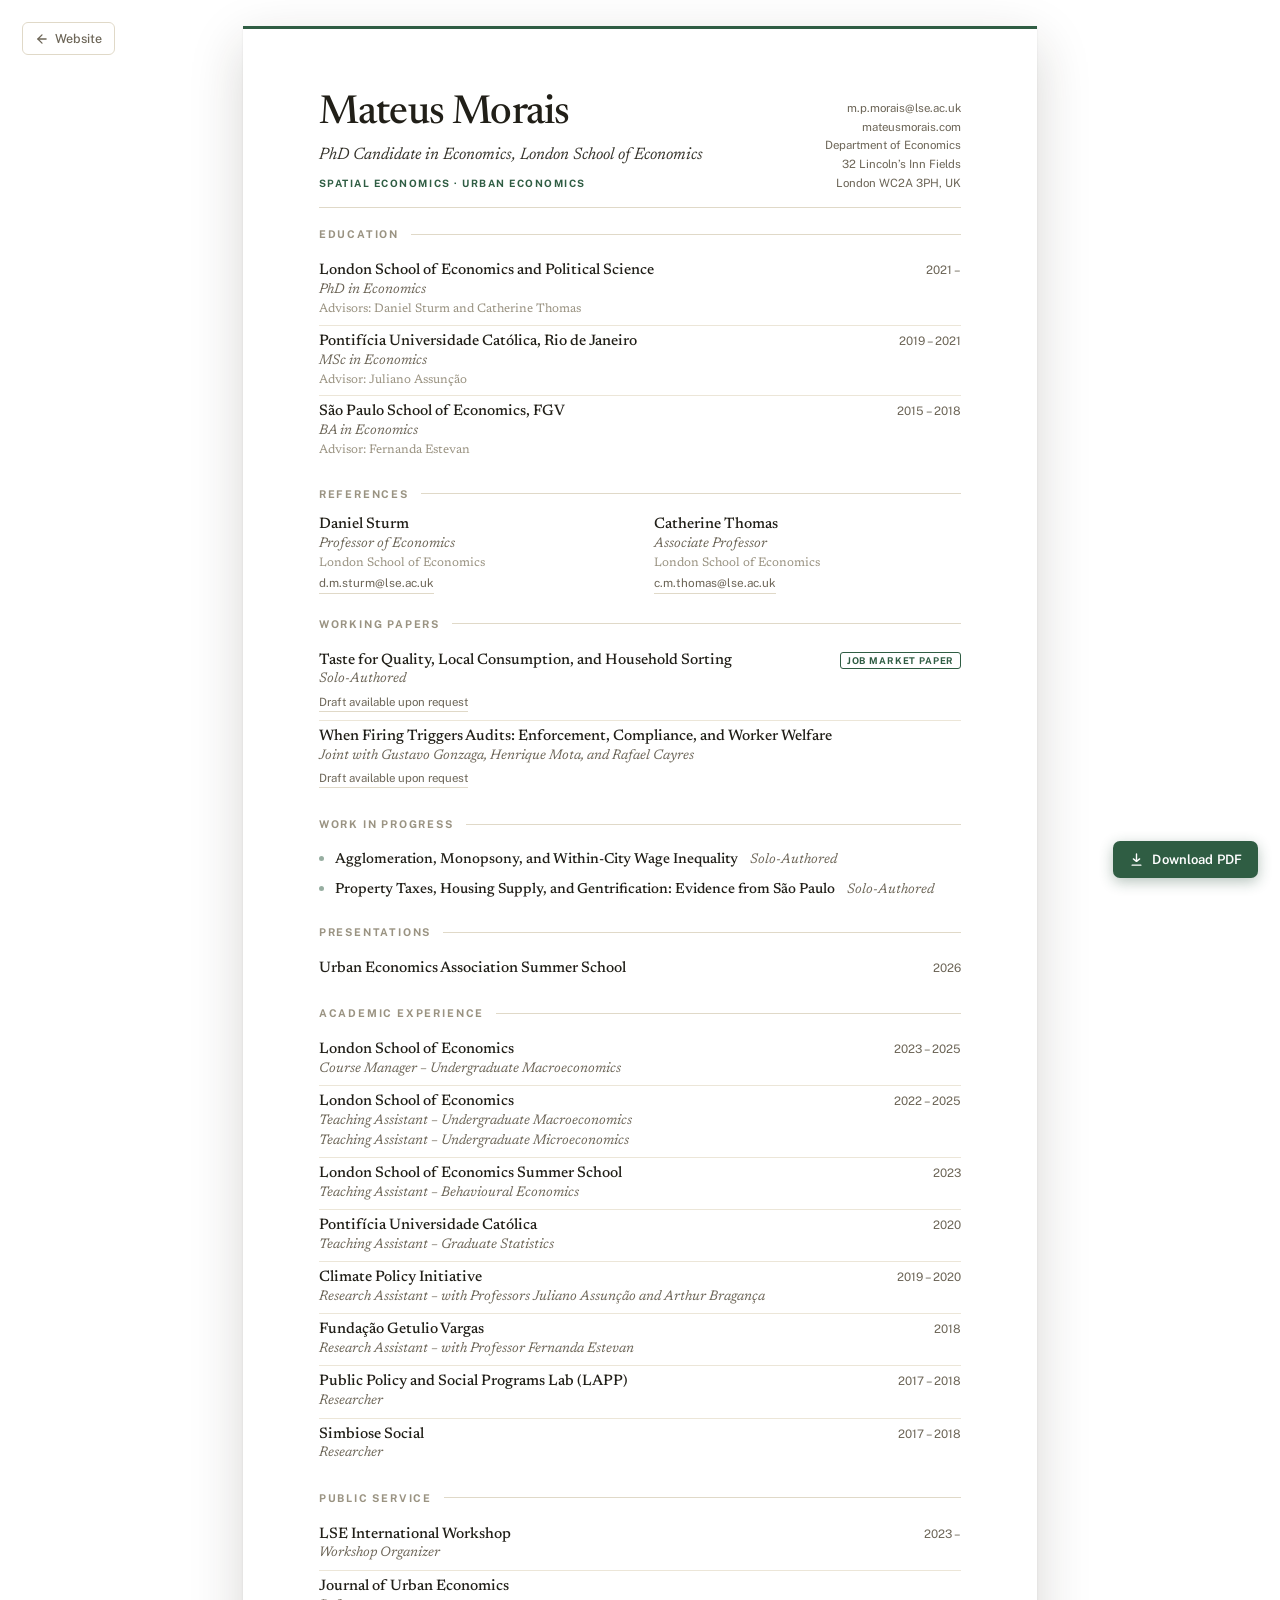
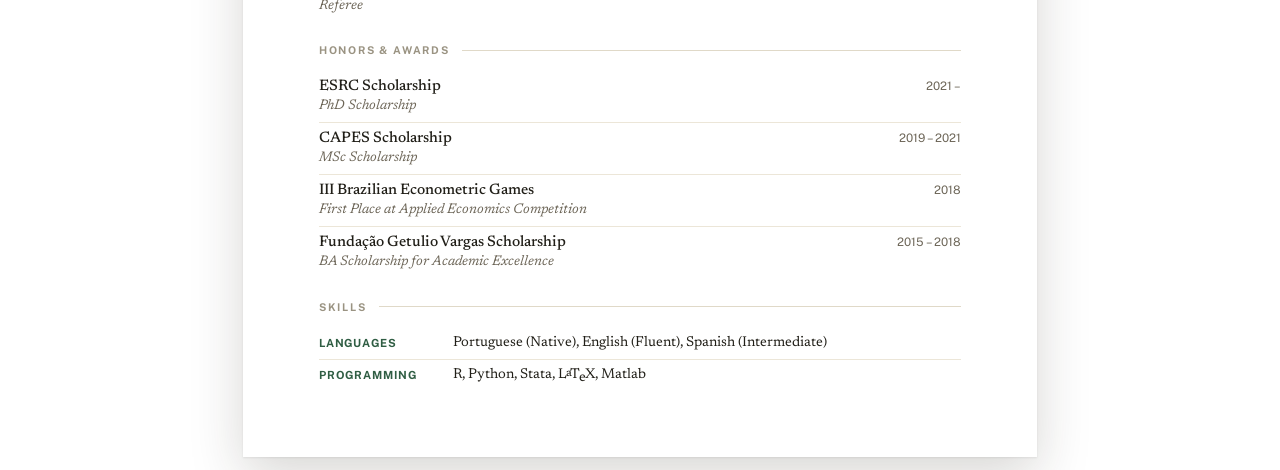
==== cv.html @ fc4db218 "Initial site with GA4 analytics" ====
<!DOCTYPE html>
<html lang="en">
<head>
<meta charset="UTF-8">
<meta name="viewport" content="width=device-width, initial-scale=1.0">
<title>Mateus Morais — Curriculum Vitae</title>
<link rel="preconnect" href="https://fonts.googleapis.com"><link rel="preconnect" href="https://fonts.gstatic.com" crossorigin><link href="https://fonts.googleapis.com/css2?family=Newsreader:ital,opsz,wght@0,6..72,400;0,6..72,500;0,6..72,600;1,6..72,400;1,6..72,500&family=Public+Sans:wght@400;500;600;700&display=swap" rel="stylesheet">
<style>
  :root{
  --paper:#ffffff; --ink:#211f18; --muted:#6c6557; --faint:#9a9382;
  --rule:#e0d9c8; --rule-soft:#ece6d8; --green:#2f5d43; --green-d:#1e4631;}
  
*,*::before,*::after{box-sizing:border-box;margin:0;padding:0;}
html{ -webkit-print-color-adjust:exact; print-color-adjust:exact; }
body{ background:#ffffff; font-family:"Newsreader",Georgia,serif; color:var(--ink); -webkit-font-smoothing:antialiased; text-rendering:optimizeLegibility; }
.sans{font-family:"Public Sans",sans-serif;}
a{color:inherit;text-decoration:none;}
.paper{ width:210mm; min-height:297mm; margin:26px auto; background:var(--paper);
  box-shadow:0 1px 2px rgba(0,0,0,.08), 0 18px 50px rgba(40,35,20,.18);
  padding:18mm 20mm 16mm; position:relative; }
.paper::before{ content:""; position:absolute; top:0; left:0; right:0; height:3px; background:var(--green); }
@page{ size:A4; margin:15mm 17mm; }
@media print{
  html,body{ background:#fff !important; margin:0 !important; padding:0 !important; }
  .paper{ width:auto !important; min-height:0 !important; margin:0 !important;
          box-shadow:none !important; padding:0 !important; background:#fff !important; }
  .paper::before{ left:-17mm; right:-17mm; top:-15mm; }
  .pdfbtn,.backbtn{ display:none !important; }
  section{ break-inside:avoid; }
  .row,.ent,.led,.paper>.paper,div.paper,.wip,.cwip,.cpaper,.ref,.srow{ break-inside:avoid; }
  .slabel,.mlabel,.clabel{ break-after:avoid; }
  .hd{ break-after:avoid; }
}
/* floating download control — screen only */
.pdfbtn{ position:fixed; right:22px; bottom:22px; z-index:50; font-family:"Public Sans",sans-serif;
  font-size:13px; font-weight:600; letter-spacing:0.01em; color:#fff; background:var(--green);
  border:none; border-radius:7px; padding:11px 16px; cursor:pointer; display:flex; align-items:center; gap:8px;
  box-shadow:0 4px 14px rgba(31,70,49,.32); transition:background .15s, transform .15s; }
.pdfbtn:hover{ background:var(--green-d); transform:translateY(-1px); }
.pdfbtn svg{ width:15px; height:15px; }
@media print{ @page{ size:A4; margin:15mm 17mm; } }
.latex{font-size:0.78em;vertical-align:0.18em;margin:0 -0.18em 0 -0.05em;} .latex2{vertical-align:-0.22em;margin:0 -0.08em;}

  .paper{ font-size:10.6pt; line-height:1.5; }
  .hd{ display:flex; justify-content:space-between; align-items:flex-end; gap:34px;
       padding-bottom:16px; border-bottom:1px solid var(--rule); }
  .hd h1{ font-weight:500; font-size:30pt; letter-spacing:-0.02em; line-height:1; }
  .hd .role{ font-style:italic; font-size:12.5pt; color:#34322a; margin-top:9px; }
  .hd .fields{ font-size:7.6pt; font-weight:700; letter-spacing:0.15em; text-transform:uppercase; color:var(--green); margin-top:8px; }
  .hd-contact{ display:flex; flex-direction:column; gap:2px; text-align:right; font-size:8.6pt; color:var(--muted); line-height:1.45; }
  .hd-contact a:hover{ color:var(--green); }
  section{ padding:18px 0 2px; }
  .slabel{ font-size:8pt; font-weight:700; letter-spacing:0.17em; text-transform:uppercase; color:var(--faint);
           display:flex; align-items:center; gap:12px; margin-bottom:13px; }
  .slabel::after{ content:""; flex:1; height:1px; background:var(--rule); }
  .row{ display:flex; justify-content:space-between; align-items:baseline; gap:20px; padding:6px 0; }
  .row + .row{ border-top:1px solid var(--rule-soft); }
  .row-d{ flex-shrink:0; font-size:8.8pt; color:var(--muted); white-space:nowrap; padding-top:1px; }
  .t{ font-weight:500; font-size:11.4pt; line-height:1.3; }
  .s{ font-style:italic; color:var(--muted); font-size:10.4pt; line-height:1.4; }
  .n{ font-size:9.2pt; color:var(--faint); }
  .ptitle{ font-weight:500; font-size:11.6pt; }
  .ptitle.sm{ font-size:10.8pt; }
  .refgrid{ display:grid; grid-template-columns:1fr 1fr; gap:18px 28px; }
  .rmail{ font-size:8.8pt; color:var(--muted); display:inline-block; margin-top:3px; border-bottom:1px solid var(--rule); }
  .paper .paper{}
  section .paper{ margin-bottom:14px; }
  .paper{ }
  div.paper{ margin-bottom:13px; }
  div.paper:last-child{ margin-bottom:0; }
  .ptop{ display:flex; align-items:baseline; gap:10px; flex-wrap:wrap; }
  .badge{ font-size:7pt; font-weight:700; letter-spacing:0.09em; text-transform:uppercase; color:var(--green);
          border:1px solid var(--green); border-radius:3px; padding:2px 6px; transform:translateY(-1px); white-space:nowrap; }
  .draft{ font-size:8.6pt; color:var(--muted); border-bottom:1px solid var(--rule); display:inline-block; margin-top:4px; }
  .draft:hover{ color:var(--green); border-color:var(--green); }
  .wip{ display:flex; align-items:baseline; gap:12px; padding:4px 0 4px 16px; position:relative; }
  .wip::before{ content:""; position:absolute; left:0; top:11px; width:5px; height:5px; border-radius:50%; background:var(--green); opacity:.5; }
  .skills .srow{ display:grid; grid-template-columns:120px 1fr; gap:14px; padding:5px 0; }
  .skills .srow + .srow{ border-top:1px solid var(--rule-soft); }
  .sk-l{ font-size:8.4pt; font-weight:700; letter-spacing:0.08em; text-transform:uppercase; color:var(--green); padding-top:2px; }
  .sk-v{ font-size:10.6pt; }
  </style>
</head>
<body>
<div class="paper">
<header class="hd">
    <div class="hd-main">
      <h1>Mateus Morais</h1>
      <p class="role">PhD Candidate in Economics, London School of Economics</p>
      <p class="fields sans">Spatial Economics · Urban Economics</p>
    </div>
    <div class="hd-contact sans">
      <a href="mailto:m.p.morais@lse.ac.uk">m.p.morais@lse.ac.uk</a>
      <a href="https://mateusmorais.com">mateusmorais.com</a>
      <span>Department of Economics</span>
      <span>32 Lincoln’s Inn Fields</span>
      <span>London WC2A 3PH, UK</span>
    </div>
  </header><section><p class="slabel sans">Education</p><div class="row"><div class="row-l"><p class="t">London School of Economics and Political Science</p><p class="s">PhD in Economics</p><p class="n">Advisors: Daniel Sturm and Catherine Thomas</p></div><div class="row-d sans">2021 –</div></div><div class="row"><div class="row-l"><p class="t">Pontifícia Universidade Católica, Rio de Janeiro</p><p class="s">MSc in Economics</p><p class="n">Advisor: Juliano Assunção</p></div><div class="row-d sans">2019 – 2021</div></div><div class="row"><div class="row-l"><p class="t">São Paulo School of Economics, FGV</p><p class="s">BA in Economics</p><p class="n">Advisor: Fernanda Estevan</p></div><div class="row-d sans">2015 – 2018</div></div></section><section><p class="slabel sans">References</p><div class="refgrid"><div class="ref"><p class="t">Daniel Sturm</p><p class="s">Professor of Economics</p><p class="n">London School of Economics</p><a class="rmail sans" href="mailto:d.m.sturm@lse.ac.uk">d.m.sturm@lse.ac.uk</a></div><div class="ref"><p class="t">Catherine Thomas</p><p class="s">Associate Professor</p><p class="n">London School of Economics</p><a class="rmail sans" href="mailto:c.m.thomas@lse.ac.uk">c.m.thomas@lse.ac.uk</a></div></div></section><section><p class="slabel sans">Working Papers</p><div class="row"><div class="row-l"><p class="t">Taste for Quality, Local Consumption, and Household Sorting</p><p class="s">Solo-Authored</p><a class="draft sans" href="mailto:m.p.morais@lse.ac.uk?subject=Draft request: Taste for Quality, Local Consumption, and Household Sorting">Draft available upon request</a></div><div class="row-d sans"><span class="badge sans">Job Market Paper</span></div></div><div class="row"><div class="row-l"><p class="t">When Firing Triggers Audits: Enforcement, Compliance, and Worker Welfare</p><p class="s">Joint with Gustavo Gonzaga, Henrique Mota, and Rafael Cayres</p><a class="draft sans" href="mailto:m.p.morais@lse.ac.uk?subject=Draft request: When Firing Triggers Audits">Draft available upon request</a></div><div class="row-d sans"></div></div></section><section><p class="slabel sans">Work in Progress</p><div class="wip"><p class="ptitle sm">Agglomeration, Monopsony, and Within-City Wage Inequality</p><span class="s">Solo-Authored</span></div><div class="wip"><p class="ptitle sm">Property Taxes, Housing Supply, and Gentrification: Evidence from São Paulo</p><span class="s">Solo-Authored</span></div></section><section><p class="slabel sans">Presentations</p><div class="row"><div class="row-l"><p class="t">Urban Economics Association Summer School</p></div><div class="row-d sans">2026</div></div></section><section><p class="slabel sans">Academic Experience</p><div class="row"><div class="row-l"><p class="t">London School of Economics</p><p class="s">Course Manager – Undergraduate Macroeconomics</p></div><div class="row-d sans">2023 – 2025</div></div><div class="row"><div class="row-l"><p class="t">London School of Economics</p><p class="s">Teaching Assistant – Undergraduate Macroeconomics</p><p class="s">Teaching Assistant – Undergraduate Microeconomics</p></div><div class="row-d sans">2022 – 2025</div></div><div class="row"><div class="row-l"><p class="t">London School of Economics Summer School</p><p class="s">Teaching Assistant – Behavioural Economics</p></div><div class="row-d sans">2023</div></div><div class="row"><div class="row-l"><p class="t">Pontifícia Universidade Católica</p><p class="s">Teaching Assistant – Graduate Statistics</p></div><div class="row-d sans">2020</div></div><div class="row"><div class="row-l"><p class="t">Climate Policy Initiative</p><p class="s">Research Assistant – with Professors Juliano Assunção and Arthur Bragança</p></div><div class="row-d sans">2019 – 2020</div></div><div class="row"><div class="row-l"><p class="t">Fundação Getulio Vargas</p><p class="s">Research Assistant – with Professor Fernanda Estevan</p></div><div class="row-d sans">2018</div></div><div class="row"><div class="row-l"><p class="t">Public Policy and Social Programs Lab (LAPP)</p><p class="s">Researcher</p></div><div class="row-d sans">2017 – 2018</div></div><div class="row"><div class="row-l"><p class="t">Simbiose Social</p><p class="s">Researcher</p></div><div class="row-d sans">2017 – 2018</div></div></section><section><p class="slabel sans">Public Service</p><div class="row"><div class="row-l"><p class="t">LSE International Workshop</p><p class="s">Workshop Organizer</p></div><div class="row-d sans">2023 –</div></div><div class="row"><div class="row-l"><p class="t">Journal of Urban Economics</p><p class="s">Referee</p></div><div class="row-d sans"></div></div></section><section><p class="slabel sans">Honors &amp; Awards</p><div class="row"><div class="row-l"><p class="t">ESRC Scholarship</p><p class="s">PhD Scholarship</p></div><div class="row-d sans">2021 –</div></div><div class="row"><div class="row-l"><p class="t">CAPES Scholarship</p><p class="s">MSc Scholarship</p></div><div class="row-d sans">2019 – 2021</div></div><div class="row"><div class="row-l"><p class="t">III Brazilian Econometric Games</p><p class="s">First Place at Applied Economics Competition</p></div><div class="row-d sans">2018</div></div><div class="row"><div class="row-l"><p class="t">Fundação Getulio Vargas Scholarship</p><p class="s">BA Scholarship for Academic Excellence</p></div><div class="row-d sans">2015 – 2018</div></div></section><section><p class="slabel sans">Skills</p><div class="skills"><div class="srow"><span class="sk-l sans">Languages</span><span class="sk-v">Portuguese (Native), English (Fluent), Spanish (Intermediate)</span></div><div class="srow"><span class="sk-l sans">Programming</span><span class="sk-v">R, Python, Stata, L<span class='latex'>a</span>T<span class='latex2'>e</span>X, Matlab</span></div></div></section>
</div>
<a href="index.html" class="backbtn sans" style="position:fixed;top:22px;left:22px;z-index:50;text-decoration:none;font-family:'Public Sans',sans-serif;font-size:12.5px;font-weight:500;color:#6c6557;display:flex;align-items:center;gap:6px;padding:8px 12px;border-radius:6px;background:rgba(255,255,255,0.85);backdrop-filter:blur(6px);border:1px solid #e0d9c8;transition:color .15s;">
<svg width="14" height="14" viewBox="0 0 24 24" fill="none" stroke="currentColor" stroke-width="2.2" stroke-linecap="round" stroke-linejoin="round"><path d="M19 12H5"/><path d="m12 19-7-7 7-7"/></svg>
Website</a>
<a href="cv.pdf" download class="pdfbtn sans" style="text-decoration:none;">
<svg viewBox="0 0 24 24" fill="none" stroke="currentColor" stroke-width="2.2" stroke-linecap="round" stroke-linejoin="round"><path d="M12 3v12"/><path d="m7 11 5 4 5-4"/><path d="M5 21h14"/></svg>
Download PDF</a>
</body>
</html>
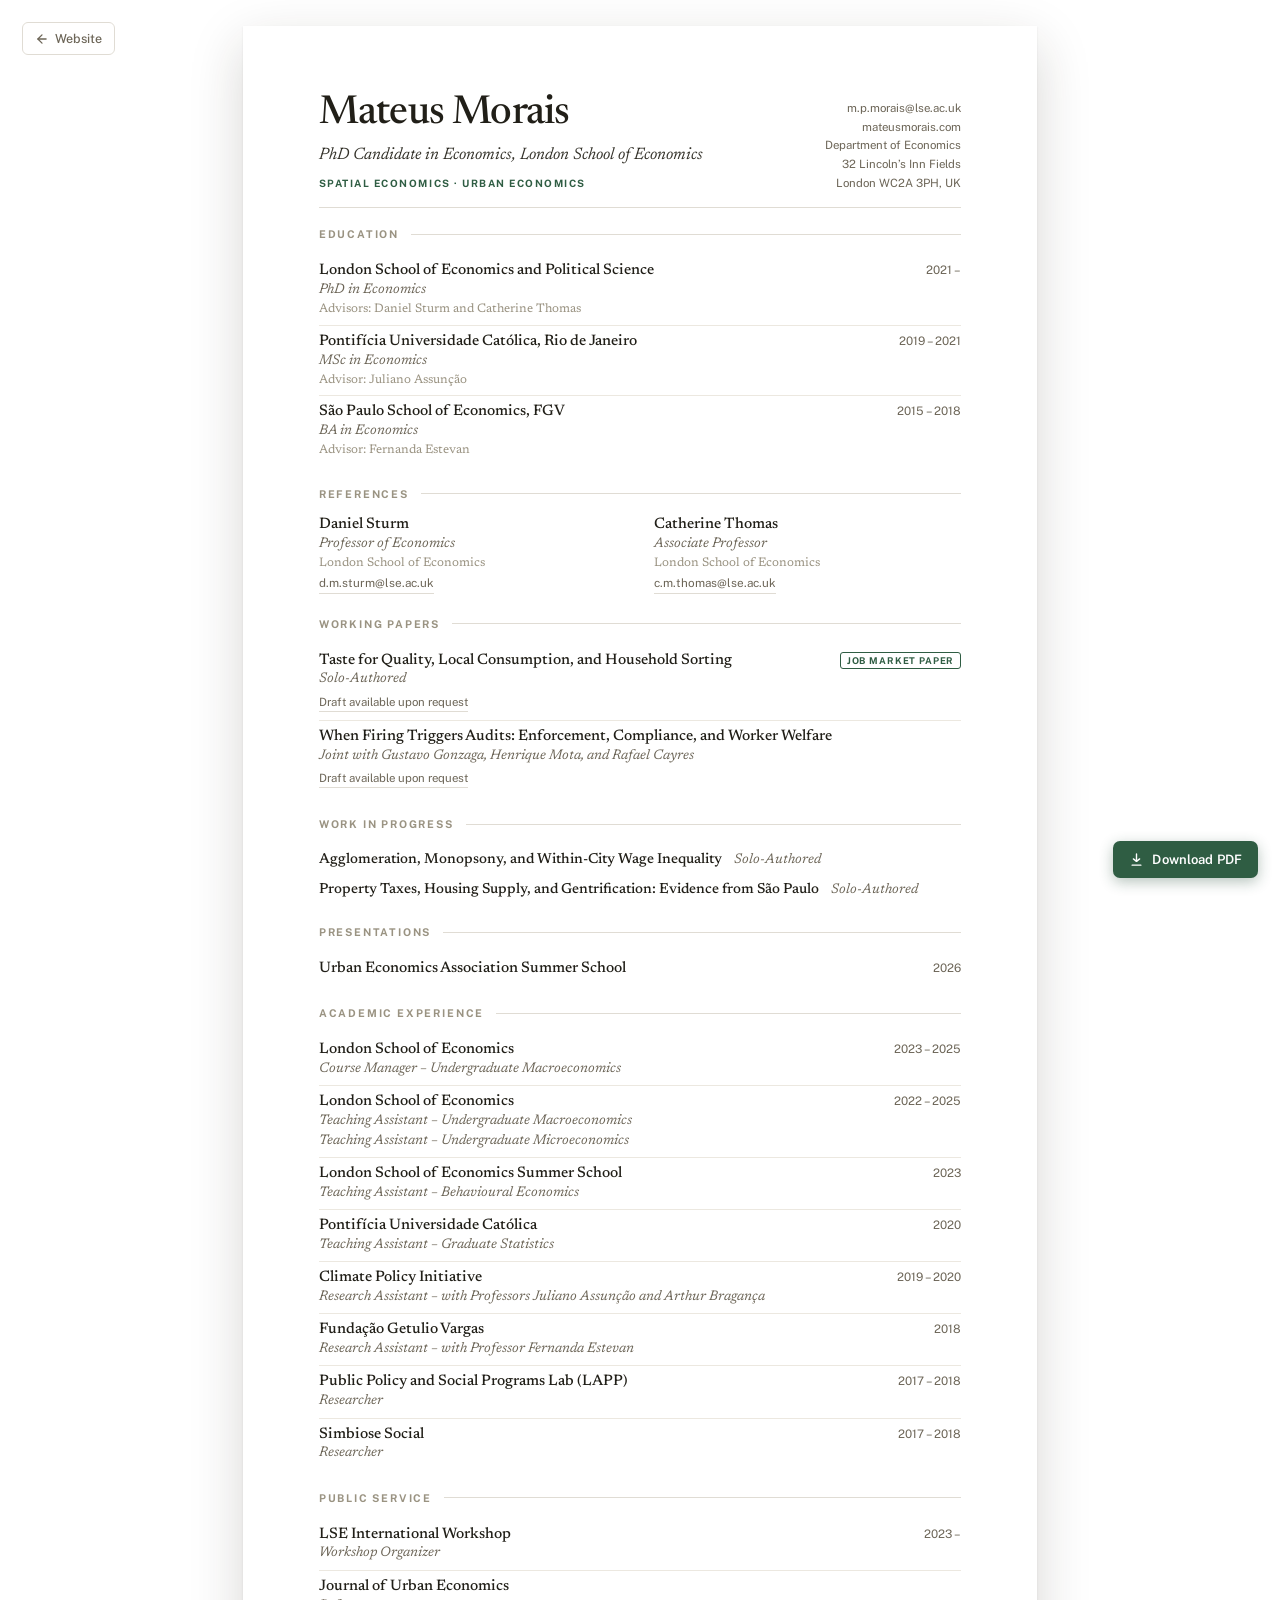
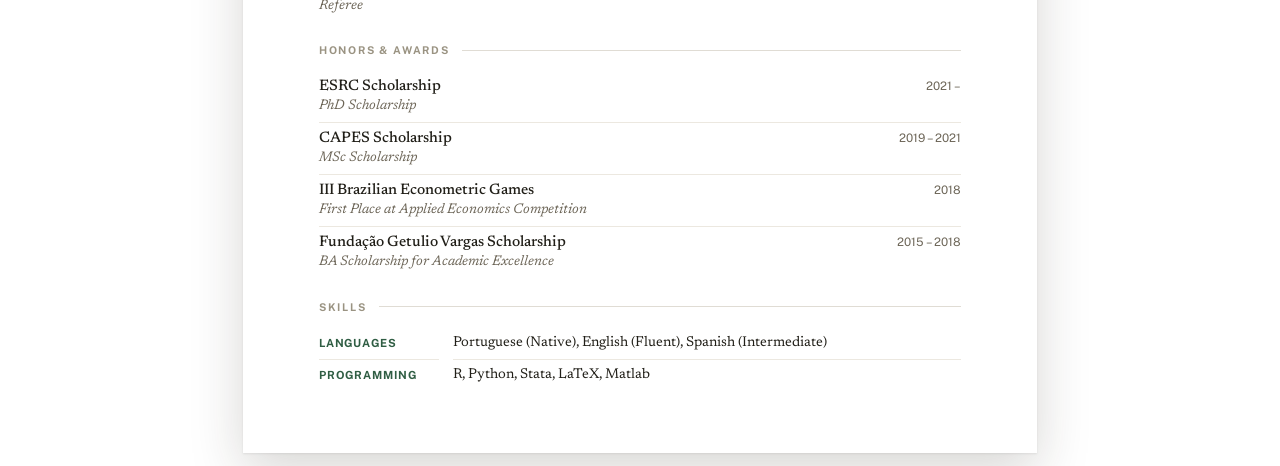
==== commit 51d84b7d: "Apply design refresh across home, CV, and side projects Translate the Claude Design canvas artboards" ====
--- a/cv.html
+++ b/cv.html
@@ -8,7 +8,7 @@
 <style>
   :root{
   --paper:#ffffff; --ink:#211f18; --muted:#6c6557; --faint:#9a9382;
-  --rule:#e0d9c8; --rule-soft:#ece6d8; --green:#2f5d43; --green-d:#1e4631;}
+  --rule:#e0dcd4; --rule-soft:#ece8e0; --green:#2f5d43; --green-d:#1e4631;}
   
 *,*::before,*::after{box-sizing:border-box;margin:0;padding:0;}
 html{ -webkit-print-color-adjust:exact; print-color-adjust:exact; }
@@ -18,13 +18,11 @@
 .paper{ width:210mm; min-height:297mm; margin:26px auto; background:var(--paper);
   box-shadow:0 1px 2px rgba(0,0,0,.08), 0 18px 50px rgba(40,35,20,.18);
   padding:18mm 20mm 16mm; position:relative; }
-.paper::before{ content:""; position:absolute; top:0; left:0; right:0; height:3px; background:var(--green); }
 @page{ size:A4; margin:15mm 17mm; }
 @media print{
   html,body{ background:#fff !important; margin:0 !important; padding:0 !important; }
   .paper{ width:auto !important; min-height:0 !important; margin:0 !important;
           box-shadow:none !important; padding:0 !important; background:#fff !important; }
-  .paper::before{ left:-17mm; right:-17mm; top:-15mm; }
   .pdfbtn,.backbtn{ display:none !important; }
   section{ break-inside:avoid; }
   .row,.ent,.led,.paper>.paper,div.paper,.wip,.cwip,.cpaper,.ref,.srow{ break-inside:avoid; }
@@ -39,7 +37,6 @@
 .pdfbtn:hover{ background:var(--green-d); transform:translateY(-1px); }
 .pdfbtn svg{ width:15px; height:15px; }
 @media print{ @page{ size:A4; margin:15mm 17mm; } }
-.latex{font-size:0.78em;vertical-align:0.18em;margin:0 -0.18em 0 -0.05em;} .latex2{vertical-align:-0.22em;margin:0 -0.08em;}
 
   .paper{ font-size:10.6pt; line-height:1.5; }
   .hd{ display:flex; justify-content:space-between; align-items:flex-end; gap:34px;
@@ -61,7 +58,7 @@
   .n{ font-size:9.2pt; color:var(--faint); }
   .ptitle{ font-weight:500; font-size:11.6pt; }
   .ptitle.sm{ font-size:10.8pt; }
-  .refgrid{ display:grid; grid-template-columns:1fr 1fr; gap:18px 28px; }
+  .refgrid{ display:grid; grid-template-columns:repeat(auto-fit,minmax(220px,1fr)); gap:18px 28px; }
   .rmail{ font-size:8.8pt; color:var(--muted); display:inline-block; margin-top:3px; border-bottom:1px solid var(--rule); }
   .paper .paper{}
   section .paper{ margin-bottom:14px; }
@@ -70,15 +67,26 @@
   div.paper:last-child{ margin-bottom:0; }
   .ptop{ display:flex; align-items:baseline; gap:10px; flex-wrap:wrap; }
   .badge{ font-size:7pt; font-weight:700; letter-spacing:0.09em; text-transform:uppercase; color:var(--green);
-          border:1px solid var(--green); border-radius:3px; padding:2px 6px; transform:translateY(-1px); white-space:nowrap; }
+          border:1px solid var(--green); border-radius:3px; padding:2px 6px; white-space:nowrap; }
   .draft{ font-size:8.6pt; color:var(--muted); border-bottom:1px solid var(--rule); display:inline-block; margin-top:4px; }
   .draft:hover{ color:var(--green); border-color:var(--green); }
-  .wip{ display:flex; align-items:baseline; gap:12px; padding:4px 0 4px 16px; position:relative; }
-  .wip::before{ content:""; position:absolute; left:0; top:11px; width:5px; height:5px; border-radius:50%; background:var(--green); opacity:.5; }
-  .skills .srow{ display:grid; grid-template-columns:120px 1fr; gap:14px; padding:5px 0; }
-  .skills .srow + .srow{ border-top:1px solid var(--rule-soft); }
-  .sk-l{ font-size:8.4pt; font-weight:700; letter-spacing:0.08em; text-transform:uppercase; color:var(--green); padding-top:2px; }
-  .sk-v{ font-size:10.6pt; }
+  .wip{ display:flex; flex-wrap:wrap; align-items:baseline; gap:12px; padding:4px 0; }
+  .skills{ display:grid; grid-template-columns:120px minmax(0,1fr); gap:0 14px; }
+  .sk-l{ font-size:8.4pt; font-weight:700; letter-spacing:0.08em; text-transform:uppercase; color:var(--green); padding:7px 0 5px; }
+  .sk-v{ font-size:10.6pt; padding:5px 0; }
+  .skills > *:nth-child(n+3){ border-top:1px solid var(--rule-soft); }
+
+  /* screen-only fallback so the A4 sheet never overflows small viewports */
+  @media screen and (max-width:230mm){
+    .paper{ width:auto; max-width:210mm; min-height:0; margin:0 auto; padding:26px 22px 32px;
+            box-shadow:none; }
+  }
+  @media screen and (max-width:520px){
+    .hd{ flex-direction:column; align-items:flex-start; gap:14px; }
+    .hd-contact{ text-align:left; }
+    .row{ flex-direction:column; align-items:flex-start; gap:2px; }
+    .row-d{ padding-top:0; }
+  }
   </style>
 </head>
 <body>
@@ -96,9 +104,9 @@
       <span>32 Lincoln’s Inn Fields</span>
       <span>London WC2A 3PH, UK</span>
     </div>
-  </header><section><p class="slabel sans">Education</p><div class="row"><div class="row-l"><p class="t">London School of Economics and Political Science</p><p class="s">PhD in Economics</p><p class="n">Advisors: Daniel Sturm and Catherine Thomas</p></div><div class="row-d sans">2021 –</div></div><div class="row"><div class="row-l"><p class="t">Pontifícia Universidade Católica, Rio de Janeiro</p><p class="s">MSc in Economics</p><p class="n">Advisor: Juliano Assunção</p></div><div class="row-d sans">2019 – 2021</div></div><div class="row"><div class="row-l"><p class="t">São Paulo School of Economics, FGV</p><p class="s">BA in Economics</p><p class="n">Advisor: Fernanda Estevan</p></div><div class="row-d sans">2015 – 2018</div></div></section><section><p class="slabel sans">References</p><div class="refgrid"><div class="ref"><p class="t">Daniel Sturm</p><p class="s">Professor of Economics</p><p class="n">London School of Economics</p><a class="rmail sans" href="mailto:d.m.sturm@lse.ac.uk">d.m.sturm@lse.ac.uk</a></div><div class="ref"><p class="t">Catherine Thomas</p><p class="s">Associate Professor</p><p class="n">London School of Economics</p><a class="rmail sans" href="mailto:c.m.thomas@lse.ac.uk">c.m.thomas@lse.ac.uk</a></div></div></section><section><p class="slabel sans">Working Papers</p><div class="row"><div class="row-l"><p class="t">Taste for Quality, Local Consumption, and Household Sorting</p><p class="s">Solo-Authored</p><a class="draft sans" href="mailto:m.p.morais@lse.ac.uk?subject=Draft request: Taste for Quality, Local Consumption, and Household Sorting">Draft available upon request</a></div><div class="row-d sans"><span class="badge sans">Job Market Paper</span></div></div><div class="row"><div class="row-l"><p class="t">When Firing Triggers Audits: Enforcement, Compliance, and Worker Welfare</p><p class="s">Joint with Gustavo Gonzaga, Henrique Mota, and Rafael Cayres</p><a class="draft sans" href="mailto:m.p.morais@lse.ac.uk?subject=Draft request: When Firing Triggers Audits">Draft available upon request</a></div><div class="row-d sans"></div></div></section><section><p class="slabel sans">Work in Progress</p><div class="wip"><p class="ptitle sm">Agglomeration, Monopsony, and Within-City Wage Inequality</p><span class="s">Solo-Authored</span></div><div class="wip"><p class="ptitle sm">Property Taxes, Housing Supply, and Gentrification: Evidence from São Paulo</p><span class="s">Solo-Authored</span></div></section><section><p class="slabel sans">Presentations</p><div class="row"><div class="row-l"><p class="t">Urban Economics Association Summer School</p></div><div class="row-d sans">2026</div></div></section><section><p class="slabel sans">Academic Experience</p><div class="row"><div class="row-l"><p class="t">London School of Economics</p><p class="s">Course Manager – Undergraduate Macroeconomics</p></div><div class="row-d sans">2023 – 2025</div></div><div class="row"><div class="row-l"><p class="t">London School of Economics</p><p class="s">Teaching Assistant – Undergraduate Macroeconomics</p><p class="s">Teaching Assistant – Undergraduate Microeconomics</p></div><div class="row-d sans">2022 – 2025</div></div><div class="row"><div class="row-l"><p class="t">London School of Economics Summer School</p><p class="s">Teaching Assistant – Behavioural Economics</p></div><div class="row-d sans">2023</div></div><div class="row"><div class="row-l"><p class="t">Pontifícia Universidade Católica</p><p class="s">Teaching Assistant – Graduate Statistics</p></div><div class="row-d sans">2020</div></div><div class="row"><div class="row-l"><p class="t">Climate Policy Initiative</p><p class="s">Research Assistant – with Professors Juliano Assunção and Arthur Bragança</p></div><div class="row-d sans">2019 – 2020</div></div><div class="row"><div class="row-l"><p class="t">Fundação Getulio Vargas</p><p class="s">Research Assistant – with Professor Fernanda Estevan</p></div><div class="row-d sans">2018</div></div><div class="row"><div class="row-l"><p class="t">Public Policy and Social Programs Lab (LAPP)</p><p class="s">Researcher</p></div><div class="row-d sans">2017 – 2018</div></div><div class="row"><div class="row-l"><p class="t">Simbiose Social</p><p class="s">Researcher</p></div><div class="row-d sans">2017 – 2018</div></div></section><section><p class="slabel sans">Public Service</p><div class="row"><div class="row-l"><p class="t">LSE International Workshop</p><p class="s">Workshop Organizer</p></div><div class="row-d sans">2023 –</div></div><div class="row"><div class="row-l"><p class="t">Journal of Urban Economics</p><p class="s">Referee</p></div><div class="row-d sans"></div></div></section><section><p class="slabel sans">Honors &amp; Awards</p><div class="row"><div class="row-l"><p class="t">ESRC Scholarship</p><p class="s">PhD Scholarship</p></div><div class="row-d sans">2021 –</div></div><div class="row"><div class="row-l"><p class="t">CAPES Scholarship</p><p class="s">MSc Scholarship</p></div><div class="row-d sans">2019 – 2021</div></div><div class="row"><div class="row-l"><p class="t">III Brazilian Econometric Games</p><p class="s">First Place at Applied Economics Competition</p></div><div class="row-d sans">2018</div></div><div class="row"><div class="row-l"><p class="t">Fundação Getulio Vargas Scholarship</p><p class="s">BA Scholarship for Academic Excellence</p></div><div class="row-d sans">2015 – 2018</div></div></section><section><p class="slabel sans">Skills</p><div class="skills"><div class="srow"><span class="sk-l sans">Languages</span><span class="sk-v">Portuguese (Native), English (Fluent), Spanish (Intermediate)</span></div><div class="srow"><span class="sk-l sans">Programming</span><span class="sk-v">R, Python, Stata, L<span class='latex'>a</span>T<span class='latex2'>e</span>X, Matlab</span></div></div></section>
+  </header><section><p class="slabel sans">Education</p><div class="row"><div class="row-l"><p class="t">London School of Economics and Political Science</p><p class="s">PhD in Economics</p><p class="n">Advisors: Daniel Sturm and Catherine Thomas</p></div><div class="row-d sans">2021 –</div></div><div class="row"><div class="row-l"><p class="t">Pontifícia Universidade Católica, Rio de Janeiro</p><p class="s">MSc in Economics</p><p class="n">Advisor: Juliano Assunção</p></div><div class="row-d sans">2019 – 2021</div></div><div class="row"><div class="row-l"><p class="t">São Paulo School of Economics, FGV</p><p class="s">BA in Economics</p><p class="n">Advisor: Fernanda Estevan</p></div><div class="row-d sans">2015 – 2018</div></div></section><section><p class="slabel sans">References</p><div class="refgrid"><div class="ref"><p class="t">Daniel Sturm</p><p class="s">Professor of Economics</p><p class="n">London School of Economics</p><a class="rmail sans" href="mailto:d.m.sturm@lse.ac.uk">d.m.sturm@lse.ac.uk</a></div><div class="ref"><p class="t">Catherine Thomas</p><p class="s">Associate Professor</p><p class="n">London School of Economics</p><a class="rmail sans" href="mailto:c.m.thomas@lse.ac.uk">c.m.thomas@lse.ac.uk</a></div></div></section><section><p class="slabel sans">Working Papers</p><div class="row"><div class="row-l"><p class="t">Taste for Quality, Local Consumption, and Household Sorting</p><p class="s">Solo-Authored</p><a class="draft sans" href="mailto:m.p.morais@lse.ac.uk?subject=Draft request: Taste for Quality, Local Consumption, and Household Sorting">Draft available upon request</a></div><div class="row-d sans"><span class="badge sans">Job Market Paper</span></div></div><div class="row"><div class="row-l"><p class="t">When Firing Triggers Audits: Enforcement, Compliance, and Worker Welfare</p><p class="s">Joint with Gustavo Gonzaga, Henrique Mota, and Rafael Cayres</p><a class="draft sans" href="mailto:m.p.morais@lse.ac.uk?subject=Draft request: When Firing Triggers Audits">Draft available upon request</a></div><div class="row-d sans"></div></div></section><section><p class="slabel sans">Work in Progress</p><div class="wip"><p class="ptitle sm">Agglomeration, Monopsony, and Within-City Wage Inequality</p><span class="s">Solo-Authored</span></div><div class="wip"><p class="ptitle sm">Property Taxes, Housing Supply, and Gentrification: Evidence from São Paulo</p><span class="s">Solo-Authored</span></div></section><section><p class="slabel sans">Presentations</p><div class="row"><div class="row-l"><p class="t">Urban Economics Association Summer School</p></div><div class="row-d sans">2026</div></div></section><section><p class="slabel sans">Academic Experience</p><div class="row"><div class="row-l"><p class="t">London School of Economics</p><p class="s">Course Manager – Undergraduate Macroeconomics</p></div><div class="row-d sans">2023 – 2025</div></div><div class="row"><div class="row-l"><p class="t">London School of Economics</p><p class="s">Teaching Assistant – Undergraduate Macroeconomics</p><p class="s">Teaching Assistant – Undergraduate Microeconomics</p></div><div class="row-d sans">2022 – 2025</div></div><div class="row"><div class="row-l"><p class="t">London School of Economics Summer School</p><p class="s">Teaching Assistant – Behavioural Economics</p></div><div class="row-d sans">2023</div></div><div class="row"><div class="row-l"><p class="t">Pontifícia Universidade Católica</p><p class="s">Teaching Assistant – Graduate Statistics</p></div><div class="row-d sans">2020</div></div><div class="row"><div class="row-l"><p class="t">Climate Policy Initiative</p><p class="s">Research Assistant – with Professors Juliano Assunção and Arthur Bragança</p></div><div class="row-d sans">2019 – 2020</div></div><div class="row"><div class="row-l"><p class="t">Fundação Getulio Vargas</p><p class="s">Research Assistant – with Professor Fernanda Estevan</p></div><div class="row-d sans">2018</div></div><div class="row"><div class="row-l"><p class="t">Public Policy and Social Programs Lab (LAPP)</p><p class="s">Researcher</p></div><div class="row-d sans">2017 – 2018</div></div><div class="row"><div class="row-l"><p class="t">Simbiose Social</p><p class="s">Researcher</p></div><div class="row-d sans">2017 – 2018</div></div></section><section><p class="slabel sans">Public Service</p><div class="row"><div class="row-l"><p class="t">LSE International Workshop</p><p class="s">Workshop Organizer</p></div><div class="row-d sans">2023 –</div></div><div class="row"><div class="row-l"><p class="t">Journal of Urban Economics</p><p class="s">Referee</p></div><div class="row-d sans"></div></div></section><section><p class="slabel sans">Honors &amp; Awards</p><div class="row"><div class="row-l"><p class="t">ESRC Scholarship</p><p class="s">PhD Scholarship</p></div><div class="row-d sans">2021 –</div></div><div class="row"><div class="row-l"><p class="t">CAPES Scholarship</p><p class="s">MSc Scholarship</p></div><div class="row-d sans">2019 – 2021</div></div><div class="row"><div class="row-l"><p class="t">III Brazilian Econometric Games</p><p class="s">First Place at Applied Economics Competition</p></div><div class="row-d sans">2018</div></div><div class="row"><div class="row-l"><p class="t">Fundação Getulio Vargas Scholarship</p><p class="s">BA Scholarship for Academic Excellence</p></div><div class="row-d sans">2015 – 2018</div></div></section><section><p class="slabel sans">Skills</p><div class="skills"><span class="sk-l sans">Languages</span><span class="sk-v">Portuguese (Native), English (Fluent), Spanish (Intermediate)</span><span class="sk-l sans">Programming</span><span class="sk-v">R, Python, Stata, LaTeX, Matlab</span></div></section>
 </div>
-<a href="index.html" class="backbtn sans" style="position:fixed;top:22px;left:22px;z-index:50;text-decoration:none;font-family:'Public Sans',sans-serif;font-size:12.5px;font-weight:500;color:#6c6557;display:flex;align-items:center;gap:6px;padding:8px 12px;border-radius:6px;background:rgba(255,255,255,0.85);backdrop-filter:blur(6px);border:1px solid #e0d9c8;transition:color .15s;">
+<a href="index.html" class="backbtn sans" style="position:fixed;top:22px;left:22px;z-index:50;text-decoration:none;font-family:'Public Sans',sans-serif;font-size:12.5px;font-weight:500;color:#6c6557;display:flex;align-items:center;gap:6px;padding:8px 12px;border-radius:6px;background:rgba(255,255,255,0.85);backdrop-filter:blur(6px);border:1px solid #e0dcd4;transition:color .15s;">
 <svg width="14" height="14" viewBox="0 0 24 24" fill="none" stroke="currentColor" stroke-width="2.2" stroke-linecap="round" stroke-linejoin="round"><path d="M19 12H5"/><path d="m12 19-7-7 7-7"/></svg>
 Website</a>
 <a href="cv.pdf" download class="pdfbtn sans" style="text-decoration:none;">
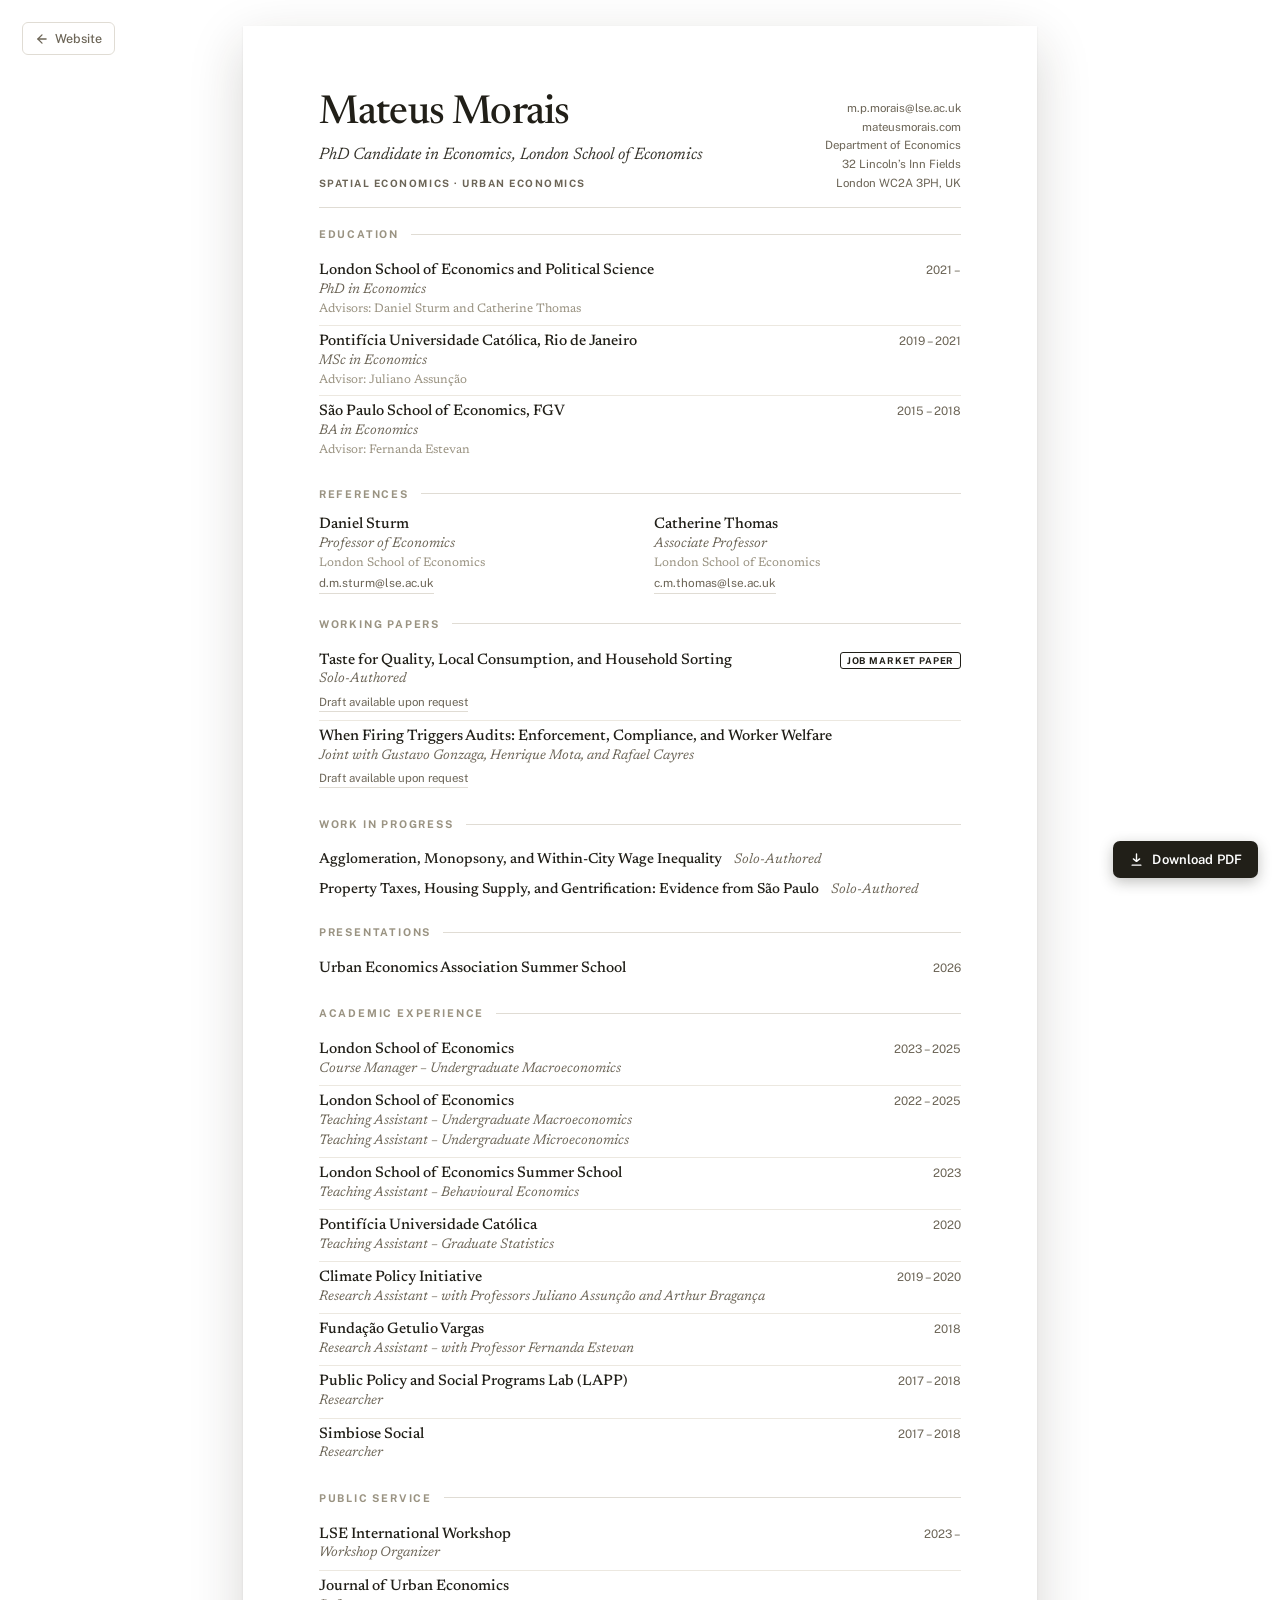
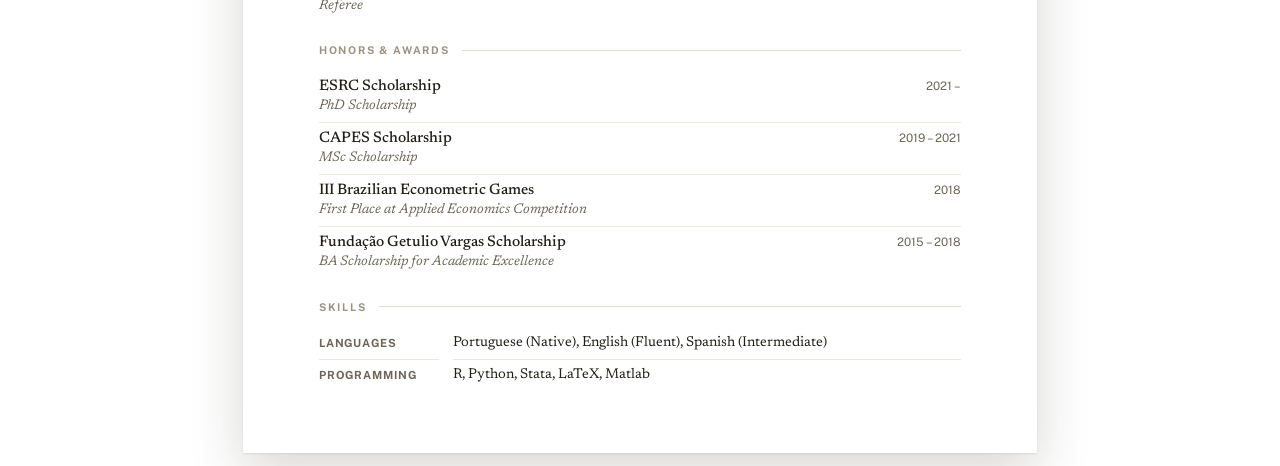
==== commit 51f24d12: "Clean up the CV PDF and drop the green accents The downloadable PDF was generated with the browser's" ====
--- a/cv.html
+++ b/cv.html
@@ -8,7 +8,7 @@
 <style>
   :root{
   --paper:#ffffff; --ink:#211f18; --muted:#6c6557; --faint:#9a9382;
-  --rule:#e0dcd4; --rule-soft:#ece8e0; --green:#2f5d43; --green-d:#1e4631;}
+  --rule:#e0dcd4; --rule-soft:#ece8e0; --accent:#211f18; --accent-d:#000000;}
   
 *,*::before,*::after{box-sizing:border-box;margin:0;padding:0;}
 html{ -webkit-print-color-adjust:exact; print-color-adjust:exact; }
@@ -24,17 +24,21 @@
   .paper{ width:auto !important; min-height:0 !important; margin:0 !important;
           box-shadow:none !important; padding:0 !important; background:#fff !important; }
   .pdfbtn,.backbtn{ display:none !important; }
-  section{ break-inside:avoid; }
-  .row,.ent,.led,.paper>.paper,div.paper,.wip,.cwip,.cpaper,.ref,.srow{ break-inside:avoid; }
+  /* Let long sections flow across the page break — forcing whole sections to
+     stay together left the first page half empty. Keep each entry intact and
+     never strand a heading at the foot of a page. */
+  section{ break-inside:auto; }
+  .row,.ent,.led,.paper>.paper,div.paper,.wip,.cwip,.cpaper,.ref{ break-inside:avoid; }
+  .skills{ break-inside:avoid; }
   .slabel,.mlabel,.clabel{ break-after:avoid; }
   .hd{ break-after:avoid; }
 }
 /* floating download control — screen only */
 .pdfbtn{ position:fixed; right:22px; bottom:22px; z-index:50; font-family:"Public Sans",sans-serif;
-  font-size:13px; font-weight:600; letter-spacing:0.01em; color:#fff; background:var(--green);
+  font-size:13px; font-weight:600; letter-spacing:0.01em; color:#fff; background:var(--accent);
   border:none; border-radius:7px; padding:11px 16px; cursor:pointer; display:flex; align-items:center; gap:8px;
-  box-shadow:0 4px 14px rgba(31,70,49,.32); transition:background .15s, transform .15s; }
-.pdfbtn:hover{ background:var(--green-d); transform:translateY(-1px); }
+  box-shadow:0 4px 14px rgba(33,31,24,.28); transition:background .15s, transform .15s; }
+.pdfbtn:hover{ background:var(--accent-d); transform:translateY(-1px); }
 .pdfbtn svg{ width:15px; height:15px; }
 @media print{ @page{ size:A4; margin:15mm 17mm; } }
 
@@ -43,9 +47,9 @@
        padding-bottom:16px; border-bottom:1px solid var(--rule); }
   .hd h1{ font-weight:500; font-size:30pt; letter-spacing:-0.02em; line-height:1; }
   .hd .role{ font-style:italic; font-size:12.5pt; color:#34322a; margin-top:9px; }
-  .hd .fields{ font-size:7.6pt; font-weight:700; letter-spacing:0.15em; text-transform:uppercase; color:var(--green); margin-top:8px; }
+  .hd .fields{ font-size:7.6pt; font-weight:700; letter-spacing:0.15em; text-transform:uppercase; color:var(--muted); margin-top:8px; }
   .hd-contact{ display:flex; flex-direction:column; gap:2px; text-align:right; font-size:8.6pt; color:var(--muted); line-height:1.45; }
-  .hd-contact a:hover{ color:var(--green); }
+  .hd-contact a:hover{ color:var(--accent); }
   section{ padding:18px 0 2px; }
   .slabel{ font-size:8pt; font-weight:700; letter-spacing:0.17em; text-transform:uppercase; color:var(--faint);
            display:flex; align-items:center; gap:12px; margin-bottom:13px; }
@@ -66,13 +70,13 @@
   div.paper{ margin-bottom:13px; }
   div.paper:last-child{ margin-bottom:0; }
   .ptop{ display:flex; align-items:baseline; gap:10px; flex-wrap:wrap; }
-  .badge{ font-size:7pt; font-weight:700; letter-spacing:0.09em; text-transform:uppercase; color:var(--green);
-          border:1px solid var(--green); border-radius:3px; padding:2px 6px; white-space:nowrap; }
+  .badge{ font-size:7pt; font-weight:700; letter-spacing:0.09em; text-transform:uppercase; color:var(--accent);
+          border:1px solid var(--accent); border-radius:3px; padding:2px 6px; white-space:nowrap; }
   .draft{ font-size:8.6pt; color:var(--muted); border-bottom:1px solid var(--rule); display:inline-block; margin-top:4px; }
-  .draft:hover{ color:var(--green); border-color:var(--green); }
+  .draft:hover{ color:var(--accent); border-color:var(--accent); }
   .wip{ display:flex; flex-wrap:wrap; align-items:baseline; gap:12px; padding:4px 0; }
   .skills{ display:grid; grid-template-columns:120px minmax(0,1fr); gap:0 14px; }
-  .sk-l{ font-size:8.4pt; font-weight:700; letter-spacing:0.08em; text-transform:uppercase; color:var(--green); padding:7px 0 5px; }
+  .sk-l{ font-size:8.4pt; font-weight:700; letter-spacing:0.08em; text-transform:uppercase; color:var(--muted); padding:7px 0 5px; }
   .sk-v{ font-size:10.6pt; padding:5px 0; }
   .skills > *:nth-child(n+3){ border-top:1px solid var(--rule-soft); }
 
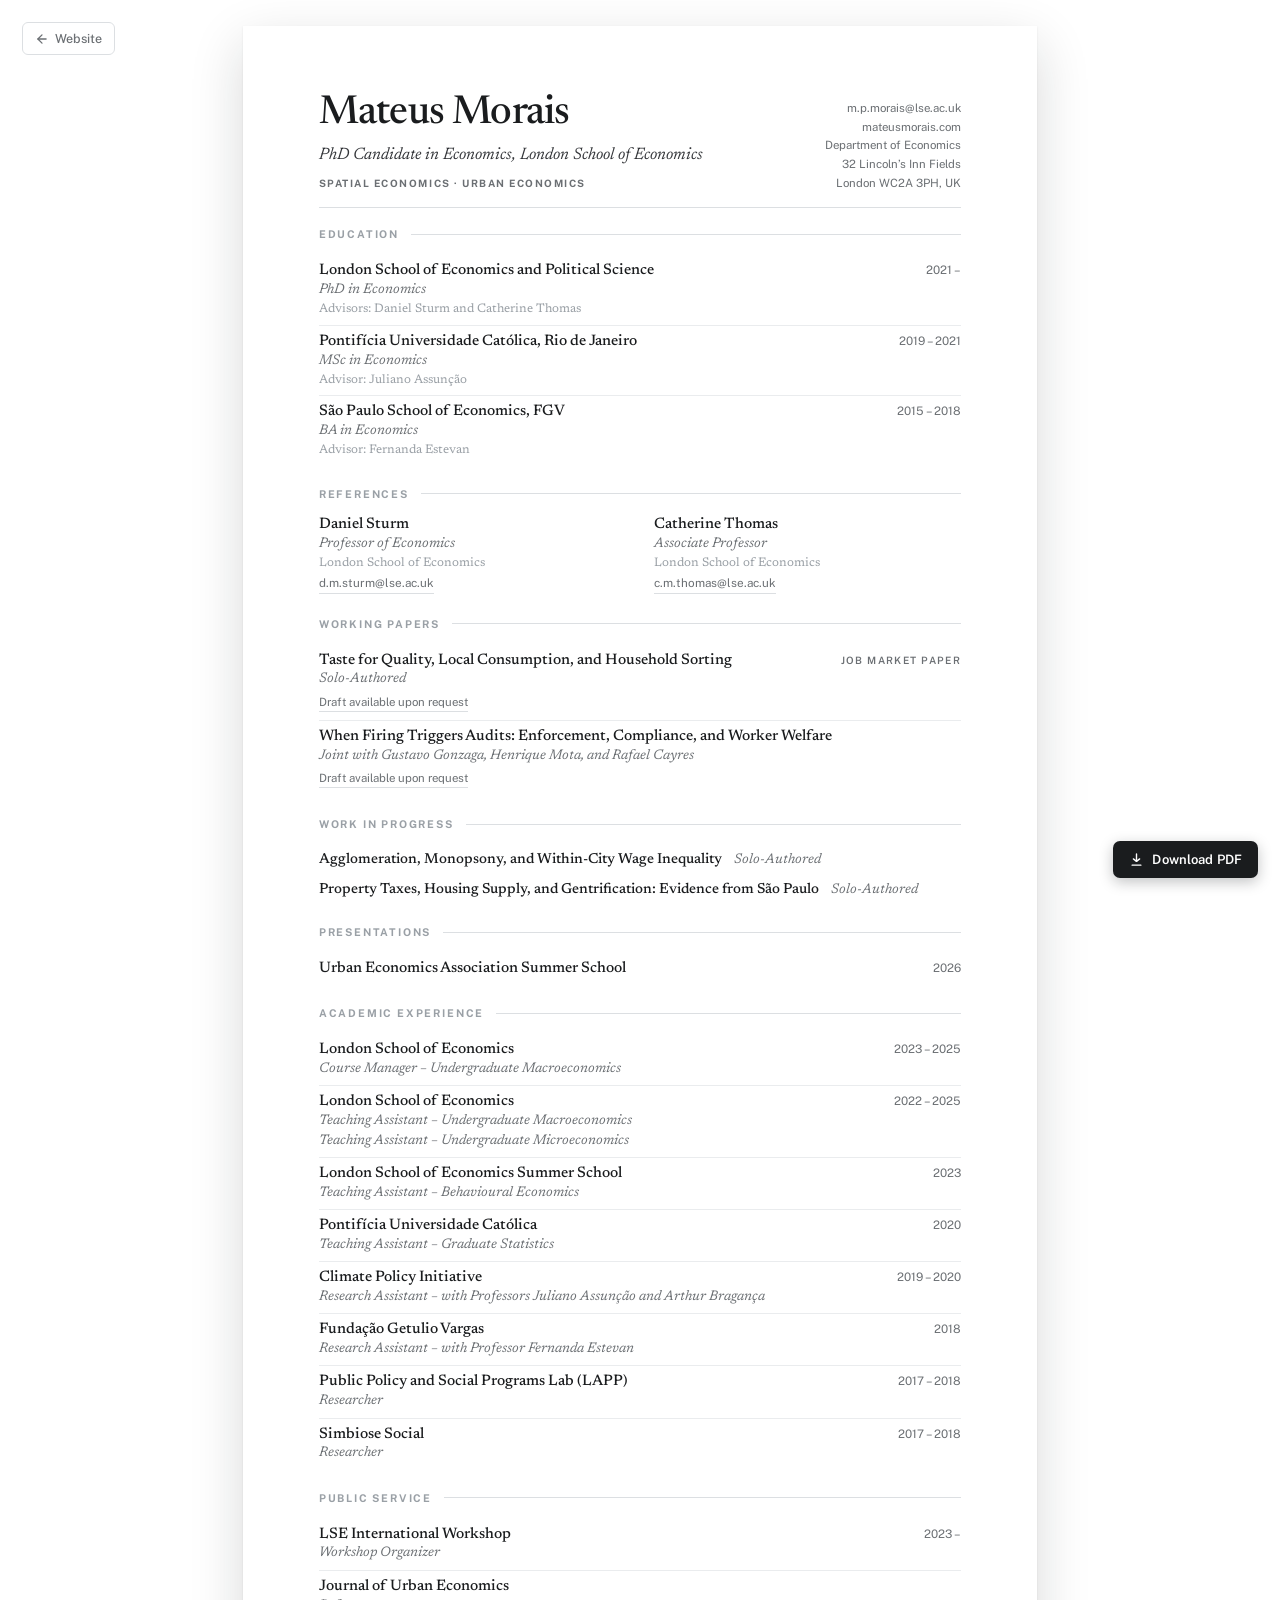
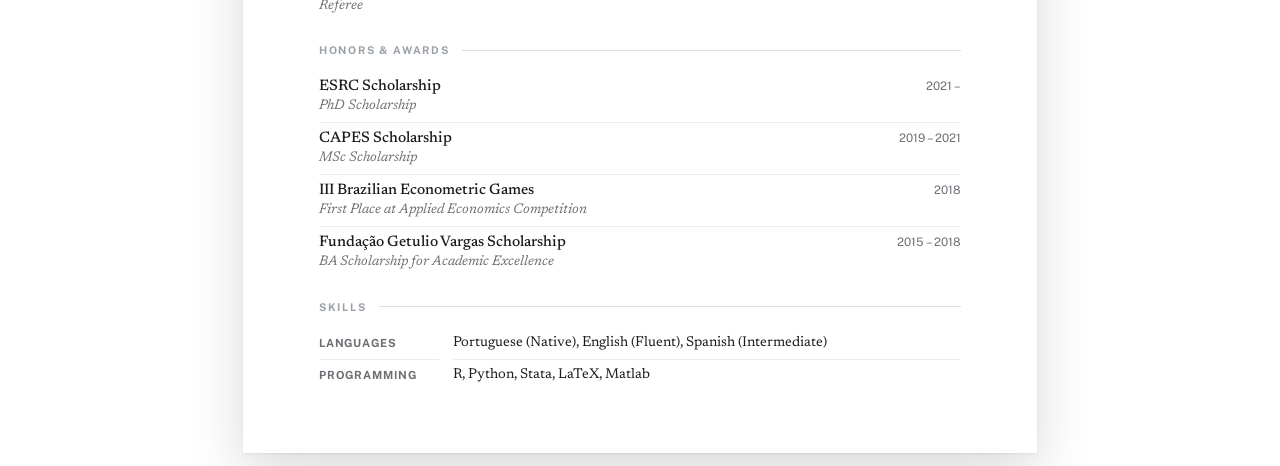
==== commit fe69b400: "Retune the CV to neutral greys and unbox the job market marker No green value remained after the las" ====
--- a/cv.html
+++ b/cv.html
@@ -7,8 +7,10 @@
 <link rel="preconnect" href="https://fonts.googleapis.com"><link rel="preconnect" href="https://fonts.gstatic.com" crossorigin><link href="https://fonts.googleapis.com/css2?family=Newsreader:ital,opsz,wght@0,6..72,400;0,6..72,500;0,6..72,600;1,6..72,400;1,6..72,500&family=Public+Sans:wght@400;500;600;700&display=swap" rel="stylesheet">
 <style>
   :root{
-  --paper:#ffffff; --ink:#211f18; --muted:#6c6557; --faint:#9a9382;
-  --rule:#e0dcd4; --rule-soft:#ece8e0; --accent:#211f18; --accent-d:#000000;}
+  /* Neutral greys, matched to the rest of the site. The previous values were
+     warm (hue ~45deg), which read as an olive/green cast next to the other pages. */
+  --paper:#ffffff; --ink:#1a1c1e; --muted:#6b6f73; --faint:#9aa0a6;
+  --rule:#dcdfe2; --rule-soft:#eaecee; --accent:#1a1c1e; --accent-d:#000000;}
   
 *,*::before,*::after{box-sizing:border-box;margin:0;padding:0;}
 html{ -webkit-print-color-adjust:exact; print-color-adjust:exact; }
@@ -16,7 +18,7 @@
 .sans{font-family:"Public Sans",sans-serif;}
 a{color:inherit;text-decoration:none;}
 .paper{ width:210mm; min-height:297mm; margin:26px auto; background:var(--paper);
-  box-shadow:0 1px 2px rgba(0,0,0,.08), 0 18px 50px rgba(40,35,20,.18);
+  box-shadow:0 1px 2px rgba(0,0,0,.08), 0 18px 50px rgba(20,22,26,.16);
   padding:18mm 20mm 16mm; position:relative; }
 @page{ size:A4; margin:15mm 17mm; }
 @media print{
@@ -37,7 +39,7 @@
 .pdfbtn{ position:fixed; right:22px; bottom:22px; z-index:50; font-family:"Public Sans",sans-serif;
   font-size:13px; font-weight:600; letter-spacing:0.01em; color:#fff; background:var(--accent);
   border:none; border-radius:7px; padding:11px 16px; cursor:pointer; display:flex; align-items:center; gap:8px;
-  box-shadow:0 4px 14px rgba(33,31,24,.28); transition:background .15s, transform .15s; }
+  box-shadow:0 4px 14px rgba(20,22,26,.26); transition:background .15s, transform .15s; }
 .pdfbtn:hover{ background:var(--accent-d); transform:translateY(-1px); }
 .pdfbtn svg{ width:15px; height:15px; }
 @media print{ @page{ size:A4; margin:15mm 17mm; } }
@@ -46,7 +48,7 @@
   .hd{ display:flex; justify-content:space-between; align-items:flex-end; gap:34px;
        padding-bottom:16px; border-bottom:1px solid var(--rule); }
   .hd h1{ font-weight:500; font-size:30pt; letter-spacing:-0.02em; line-height:1; }
-  .hd .role{ font-style:italic; font-size:12.5pt; color:#34322a; margin-top:9px; }
+  .hd .role{ font-style:italic; font-size:12.5pt; color:#34363a; margin-top:9px; }
   .hd .fields{ font-size:7.6pt; font-weight:700; letter-spacing:0.15em; text-transform:uppercase; color:var(--muted); margin-top:8px; }
   .hd-contact{ display:flex; flex-direction:column; gap:2px; text-align:right; font-size:8.6pt; color:var(--muted); line-height:1.45; }
   .hd-contact a:hover{ color:var(--accent); }
@@ -70,8 +72,9 @@
   div.paper{ margin-bottom:13px; }
   div.paper:last-child{ margin-bottom:0; }
   .ptop{ display:flex; align-items:baseline; gap:10px; flex-wrap:wrap; }
-  .badge{ font-size:7pt; font-weight:700; letter-spacing:0.09em; text-transform:uppercase; color:var(--accent);
-          border:1px solid var(--accent); border-radius:3px; padding:2px 6px; white-space:nowrap; }
+  /* No box: a quiet letterspaced label reads as a marker, not a UI chip. */
+  .badge{ font-size:7.6pt; font-weight:600; letter-spacing:0.14em; text-transform:uppercase;
+          color:var(--muted); white-space:nowrap; }
   .draft{ font-size:8.6pt; color:var(--muted); border-bottom:1px solid var(--rule); display:inline-block; margin-top:4px; }
   .draft:hover{ color:var(--accent); border-color:var(--accent); }
   .wip{ display:flex; flex-wrap:wrap; align-items:baseline; gap:12px; padding:4px 0; }
@@ -110,7 +113,7 @@
     </div>
   </header><section><p class="slabel sans">Education</p><div class="row"><div class="row-l"><p class="t">London School of Economics and Political Science</p><p class="s">PhD in Economics</p><p class="n">Advisors: Daniel Sturm and Catherine Thomas</p></div><div class="row-d sans">2021 –</div></div><div class="row"><div class="row-l"><p class="t">Pontifícia Universidade Católica, Rio de Janeiro</p><p class="s">MSc in Economics</p><p class="n">Advisor: Juliano Assunção</p></div><div class="row-d sans">2019 – 2021</div></div><div class="row"><div class="row-l"><p class="t">São Paulo School of Economics, FGV</p><p class="s">BA in Economics</p><p class="n">Advisor: Fernanda Estevan</p></div><div class="row-d sans">2015 – 2018</div></div></section><section><p class="slabel sans">References</p><div class="refgrid"><div class="ref"><p class="t">Daniel Sturm</p><p class="s">Professor of Economics</p><p class="n">London School of Economics</p><a class="rmail sans" href="mailto:d.m.sturm@lse.ac.uk">d.m.sturm@lse.ac.uk</a></div><div class="ref"><p class="t">Catherine Thomas</p><p class="s">Associate Professor</p><p class="n">London School of Economics</p><a class="rmail sans" href="mailto:c.m.thomas@lse.ac.uk">c.m.thomas@lse.ac.uk</a></div></div></section><section><p class="slabel sans">Working Papers</p><div class="row"><div class="row-l"><p class="t">Taste for Quality, Local Consumption, and Household Sorting</p><p class="s">Solo-Authored</p><a class="draft sans" href="mailto:m.p.morais@lse.ac.uk?subject=Draft request: Taste for Quality, Local Consumption, and Household Sorting">Draft available upon request</a></div><div class="row-d sans"><span class="badge sans">Job Market Paper</span></div></div><div class="row"><div class="row-l"><p class="t">When Firing Triggers Audits: Enforcement, Compliance, and Worker Welfare</p><p class="s">Joint with Gustavo Gonzaga, Henrique Mota, and Rafael Cayres</p><a class="draft sans" href="mailto:m.p.morais@lse.ac.uk?subject=Draft request: When Firing Triggers Audits">Draft available upon request</a></div><div class="row-d sans"></div></div></section><section><p class="slabel sans">Work in Progress</p><div class="wip"><p class="ptitle sm">Agglomeration, Monopsony, and Within-City Wage Inequality</p><span class="s">Solo-Authored</span></div><div class="wip"><p class="ptitle sm">Property Taxes, Housing Supply, and Gentrification: Evidence from São Paulo</p><span class="s">Solo-Authored</span></div></section><section><p class="slabel sans">Presentations</p><div class="row"><div class="row-l"><p class="t">Urban Economics Association Summer School</p></div><div class="row-d sans">2026</div></div></section><section><p class="slabel sans">Academic Experience</p><div class="row"><div class="row-l"><p class="t">London School of Economics</p><p class="s">Course Manager – Undergraduate Macroeconomics</p></div><div class="row-d sans">2023 – 2025</div></div><div class="row"><div class="row-l"><p class="t">London School of Economics</p><p class="s">Teaching Assistant – Undergraduate Macroeconomics</p><p class="s">Teaching Assistant – Undergraduate Microeconomics</p></div><div class="row-d sans">2022 – 2025</div></div><div class="row"><div class="row-l"><p class="t">London School of Economics Summer School</p><p class="s">Teaching Assistant – Behavioural Economics</p></div><div class="row-d sans">2023</div></div><div class="row"><div class="row-l"><p class="t">Pontifícia Universidade Católica</p><p class="s">Teaching Assistant – Graduate Statistics</p></div><div class="row-d sans">2020</div></div><div class="row"><div class="row-l"><p class="t">Climate Policy Initiative</p><p class="s">Research Assistant – with Professors Juliano Assunção and Arthur Bragança</p></div><div class="row-d sans">2019 – 2020</div></div><div class="row"><div class="row-l"><p class="t">Fundação Getulio Vargas</p><p class="s">Research Assistant – with Professor Fernanda Estevan</p></div><div class="row-d sans">2018</div></div><div class="row"><div class="row-l"><p class="t">Public Policy and Social Programs Lab (LAPP)</p><p class="s">Researcher</p></div><div class="row-d sans">2017 – 2018</div></div><div class="row"><div class="row-l"><p class="t">Simbiose Social</p><p class="s">Researcher</p></div><div class="row-d sans">2017 – 2018</div></div></section><section><p class="slabel sans">Public Service</p><div class="row"><div class="row-l"><p class="t">LSE International Workshop</p><p class="s">Workshop Organizer</p></div><div class="row-d sans">2023 –</div></div><div class="row"><div class="row-l"><p class="t">Journal of Urban Economics</p><p class="s">Referee</p></div><div class="row-d sans"></div></div></section><section><p class="slabel sans">Honors &amp; Awards</p><div class="row"><div class="row-l"><p class="t">ESRC Scholarship</p><p class="s">PhD Scholarship</p></div><div class="row-d sans">2021 –</div></div><div class="row"><div class="row-l"><p class="t">CAPES Scholarship</p><p class="s">MSc Scholarship</p></div><div class="row-d sans">2019 – 2021</div></div><div class="row"><div class="row-l"><p class="t">III Brazilian Econometric Games</p><p class="s">First Place at Applied Economics Competition</p></div><div class="row-d sans">2018</div></div><div class="row"><div class="row-l"><p class="t">Fundação Getulio Vargas Scholarship</p><p class="s">BA Scholarship for Academic Excellence</p></div><div class="row-d sans">2015 – 2018</div></div></section><section><p class="slabel sans">Skills</p><div class="skills"><span class="sk-l sans">Languages</span><span class="sk-v">Portuguese (Native), English (Fluent), Spanish (Intermediate)</span><span class="sk-l sans">Programming</span><span class="sk-v">R, Python, Stata, LaTeX, Matlab</span></div></section>
 </div>
-<a href="index.html" class="backbtn sans" style="position:fixed;top:22px;left:22px;z-index:50;text-decoration:none;font-family:'Public Sans',sans-serif;font-size:12.5px;font-weight:500;color:#6c6557;display:flex;align-items:center;gap:6px;padding:8px 12px;border-radius:6px;background:rgba(255,255,255,0.85);backdrop-filter:blur(6px);border:1px solid #e0dcd4;transition:color .15s;">
+<a href="index.html" class="backbtn sans" style="position:fixed;top:22px;left:22px;z-index:50;text-decoration:none;font-family:'Public Sans',sans-serif;font-size:12.5px;font-weight:500;color:#6b6f73;display:flex;align-items:center;gap:6px;padding:8px 12px;border-radius:6px;background:rgba(255,255,255,0.85);backdrop-filter:blur(6px);border:1px solid #dcdfe2;transition:color .15s;">
 <svg width="14" height="14" viewBox="0 0 24 24" fill="none" stroke="currentColor" stroke-width="2.2" stroke-linecap="round" stroke-linejoin="round"><path d="M19 12H5"/><path d="m12 19-7-7 7-7"/></svg>
 Website</a>
 <a href="cv.pdf" download class="pdfbtn sans" style="text-decoration:none;">
